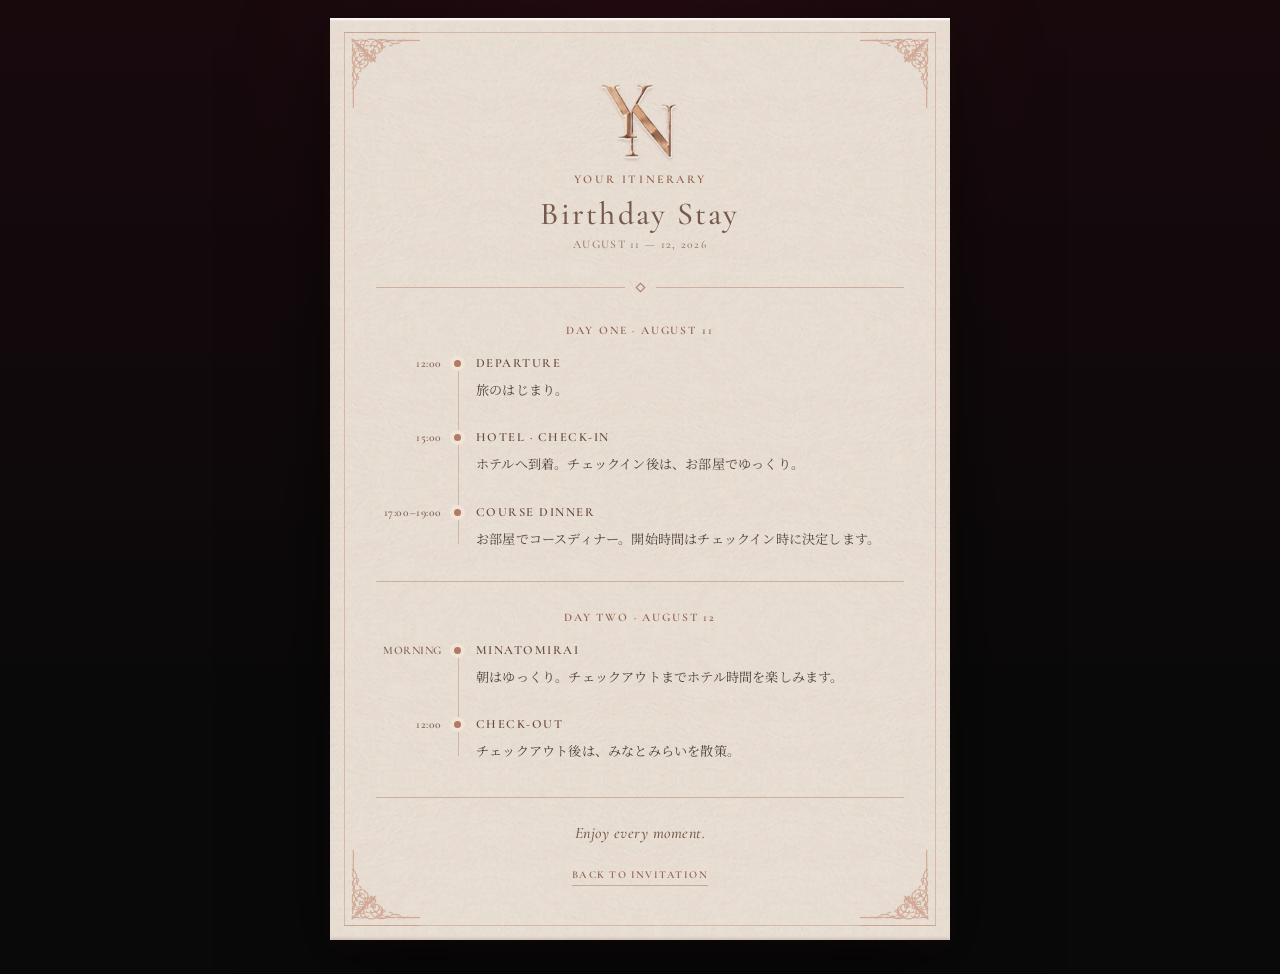
==== itinerary.html @ 8025af73 "v81 Phase 2 foundation" ====
<!DOCTYPE html>
<html lang="ja">
<head>
<meta charset="UTF-8">
<meta name="viewport" content="width=device-width, initial-scale=1.0, viewport-fit=cover">
<meta name="theme-color" content="#13070a">
<title>Your Itinerary — NENE</title>
<link rel="preconnect" href="https://fonts.googleapis.com">
<link rel="preconnect" href="https://fonts.gstatic.com" crossorigin>
<link href="https://fonts.googleapis.com/css2?family=Cormorant+Garamond:wght@400;500;600&family=Noto+Serif+JP:wght@400;500;600&display=swap" rel="stylesheet">
<link rel="stylesheet" href="itinerary.css">
</head>
<body>
<main class="itinerary-page" id="itineraryPage" aria-live="polite">
  <section class="locked-card" id="lockedCard" hidden>
    <img class="locked-monogram" src="assets/monogram-yn.png" alt="YN">
    <p class="eyebrow">YOUR ITINERARY</p>
    <h1>Coming Soon</h1>
    <p>当日のご案内は<br>8月11日 0:00にお届けします。</p>
    <a href="index.html" class="back-link">BACK TO INVITATION</a>
  </section>

  <article class="schedule-card" id="scheduleCard" hidden>
    <img class="corner tl" src="assets/corner-ornament.png" alt="" aria-hidden="true">
    <img class="corner tr" src="assets/corner-ornament.png" alt="" aria-hidden="true">
    <img class="corner bl" src="assets/corner-ornament.png" alt="" aria-hidden="true">
    <img class="corner br" src="assets/corner-ornament.png" alt="" aria-hidden="true">

    <header class="schedule-header">
      <img class="monogram" src="assets/monogram-yn.png" alt="YN">
      <p class="eyebrow">YOUR ITINERARY</p>
      <h1>Birthday Stay</h1>
      <p class="dates">AUGUST 11 — 12, 2026</p>
    </header>

    <div class="rule" aria-hidden="true"><span></span></div>

    <section class="day-block">
      <p class="day-label">DAY ONE · AUGUST 11</p>
      <div class="timeline">
        <div class="event"><time>12:00</time><div><h2>DEPARTURE</h2><p>旅のはじまり。</p></div></div>
        <div class="event"><time>15:00</time><div><h2>HOTEL · CHECK-IN</h2><p>ホテルへ到着。チェックイン後は、お部屋でゆっくり。</p></div></div>
        <div class="event"><time>17:00–19:00</time><div><h2>COURSE DINNER</h2><p>お部屋でコースディナー。開始時間はチェックイン時に決定します。</p></div></div>
      </div>
    </section>

    <section class="day-block second-day">
      <p class="day-label">DAY TWO · AUGUST 12</p>
      <div class="timeline">
        <div class="event"><time>MORNING</time><div><h2>MINATOMIRAI</h2><p>朝はゆっくり。チェックアウトまでホテル時間を楽しみます。</p></div></div>
        <div class="event"><time>12:00</time><div><h2>CHECK-OUT</h2><p>チェックアウト後は、みなとみらいを散策。</p></div></div>
      </div>
    </section>

    <footer class="schedule-footer">
      <p>Enjoy every moment.</p>
      <a href="index.html" class="back-link">BACK TO INVITATION</a>
    </footer>
  </article>
</main>
<script src="itinerary.js"></script>
</body>
</html>
---- itinerary.css ----
:root{--ink:#302722;--rose:#8f5f4c;--line:rgba(166,113,87,.42)}
*{box-sizing:border-box}
html{min-height:100%;background:#09090a}
body{
  margin:0;
  min-height:100vh;
  min-height:100dvh;
  color:#fff;
  font-family:"Noto Serif JP",serif;
  background:radial-gradient(circle at 50% 8%,rgba(100,23,37,.20),transparent 36%),linear-gradient(180deg,#18090d,#09090a 76%);
}
.itinerary-page{min-height:100vh;min-height:100dvh;padding:18px 0 calc(34px + env(safe-area-inset-bottom))}
.schedule-card,.locked-card{
  position:relative;
  overflow:hidden;
  width:min(94vw,620px);
  margin:0 auto;
  padding:62px 46px 54px;
  color:var(--ink);
  background:url("assets/invitation-paper-v60.webp") center/300px 300px repeat,#f1e8dc;
  box-shadow:0 28px 78px rgba(0,0,0,.55),0 8px 20px rgba(54,31,18,.26),inset 0 2px 2px rgba(255,255,255,.88),inset 0 -2px 3px rgba(91,57,35,.16);
}
.schedule-card::before,.locked-card::before{content:"";position:absolute;inset:14px;border:1px solid rgba(166,113,87,.33);pointer-events:none}
.schedule-card{animation:cardIn .75s cubic-bezier(.22,.72,.26,1) both}
@keyframes cardIn{from{opacity:0;transform:translateY(12px)}to{opacity:1;transform:none}}
.corner{position:absolute;width:76px;opacity:.58;pointer-events:none}
.corner.tl{top:14px;left:14px}.corner.tr{top:14px;right:14px;transform:scaleX(-1)}
.corner.bl{bottom:14px;left:14px;transform:scaleY(-1)}.corner.br{bottom:14px;right:14px;transform:scale(-1)}
.schedule-header{text-align:center}
.monogram,.locked-monogram{display:block;width:84px;height:84px;object-fit:contain;margin:0 auto 8px;filter:drop-shadow(0 1px 0 rgba(255,255,255,.72)) drop-shadow(0 2px 1px rgba(86,43,30,.2))}
.eyebrow{margin:0;color:var(--rose);font:600 .74rem "Cormorant Garamond",serif;letter-spacing:.22em}
.schedule-header h1,.locked-card h1{margin:8px 0 4px;color:#76594c;font:500 2rem "Cormorant Garamond",serif;letter-spacing:.07em}
.dates{margin:0;color:#92776a;font:500 .73rem "Cormorant Garamond",serif;letter-spacing:.11em}
.rule{display:flex;align-items:center;justify-content:center;height:24px;margin:24px 0 16px}
.rule::before,.rule::after{content:"";height:1px;flex:1;background:var(--line)}
.rule span{width:7px;height:7px;margin:0 12px;border:1px solid #ab775f;transform:rotate(45deg)}
.day-block{padding-top:8px}.second-day{margin-top:30px;padding-top:28px;border-top:1px solid var(--line)}
.day-label{margin:0 0 18px;text-align:center;color:var(--rose);font:600 .72rem "Cormorant Garamond",serif;letter-spacing:.16em}
.timeline{position:relative}.timeline::before{content:"";position:absolute;top:6px;bottom:7px;left:82px;width:1px;background:rgba(166,113,87,.34)}
.event{display:grid;grid-template-columns:66px 1fr;gap:34px;position:relative;padding:0 0 27px}.event:last-child{padding-bottom:0}
.event::before{content:"";position:absolute;left:78px;top:5px;width:7px;height:7px;border-radius:50%;background:#b37a63;box-shadow:0 0 0 4px #efe4d7}
.event time{padding-top:1px;text-align:right;color:#846457;font:600 .72rem "Cormorant Garamond",serif;letter-spacing:.05em;white-space:nowrap}
.event h2{margin:0 0 7px;color:#694b40;font:600 .78rem "Cormorant Garamond",serif;letter-spacing:.12em}
.event p{margin:0;color:#51453f;font-size:.82rem;line-height:1.85;letter-spacing:.015em}
.schedule-footer{text-align:center;margin-top:34px;padding-top:25px;border-top:1px solid var(--line)}
.schedule-footer>p{margin:0 0 17px;color:#76594c;font:500 1rem "Cormorant Garamond",serif;font-style:italic;letter-spacing:.03em}
.back-link{display:inline-block;color:#8f5f4c;text-decoration:none;border-bottom:1px solid rgba(143,95,76,.4);padding:4px 0;font:600 .66rem "Cormorant Garamond",serif;letter-spacing:.14em}
.locked-card{text-align:center;margin-top:max(8vh,40px);padding-top:74px;padding-bottom:70px}
.locked-card>p:not(.eyebrow){margin:24px 0 28px;color:#5f5048;font-size:.85rem;line-height:2}
@media(max-width:500px){
  .itinerary-page{padding-top:14px}
  .schedule-card,.locked-card{padding:56px 24px 46px}
  .schedule-card::before,.locked-card::before{inset:12px}
  .corner{width:64px}.corner.tl{top:12px;left:12px}.corner.tr{top:12px;right:12px}.corner.bl{bottom:12px;left:12px}.corner.br{bottom:12px;right:12px}
  .monogram,.locked-monogram{width:78px;height:78px}
  .schedule-header h1,.locked-card h1{font-size:1.76rem}
  .timeline::before{left:67px}
  .event{grid-template-columns:52px 1fr;gap:30px;padding-bottom:25px}
  .event::before{left:63px}
  .event time{font-size:.66rem}
  .event h2{font-size:.72rem}.event p{font-size:.78rem;line-height:1.8}
}
@media(prefers-reduced-motion:reduce){.schedule-card{animation:none}}
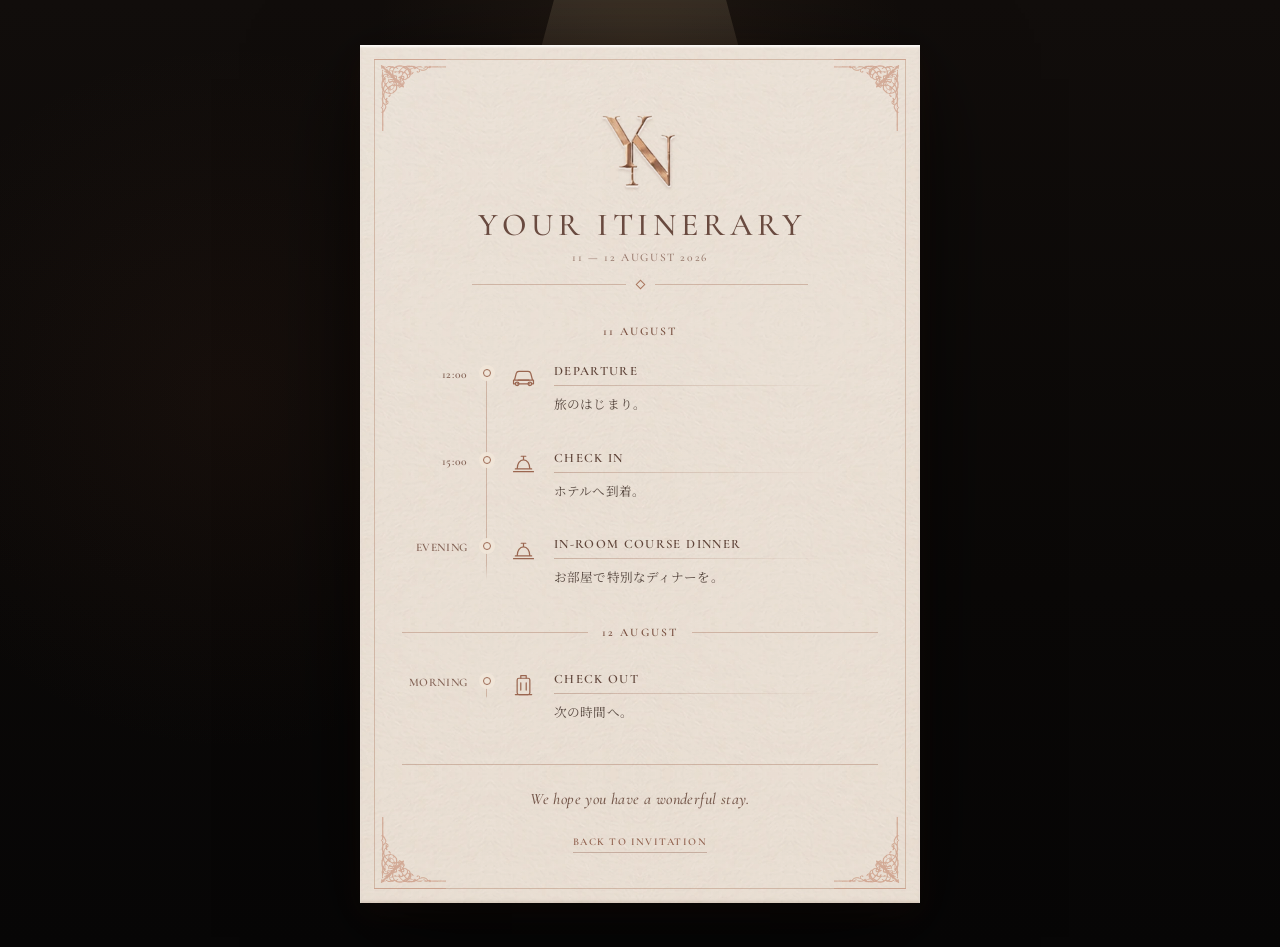
==== commit fb557e44: "v83 解放時間を変更" ====
--- a/itinerary.html
+++ b/itinerary.html
@@ -3,7 +3,7 @@
 <head>
 <meta charset="UTF-8">
 <meta name="viewport" content="width=device-width, initial-scale=1.0, viewport-fit=cover">
-<meta name="theme-color" content="#13070a">
+<meta name="theme-color" content="#0d0908">
 <title>Your Itinerary — NENE</title>
 <link rel="preconnect" href="https://fonts.googleapis.com">
 <link rel="preconnect" href="https://fonts.gstatic.com" crossorigin>
@@ -12,11 +12,13 @@
 </head>
 <body>
 <main class="itinerary-page" id="itineraryPage" aria-live="polite">
+  <div class="ambient-light" aria-hidden="true"></div>
+
   <section class="locked-card" id="lockedCard" hidden>
     <img class="locked-monogram" src="assets/monogram-yn.png" alt="YN">
     <p class="eyebrow">YOUR ITINERARY</p>
-    <h1>Coming Soon</h1>
-    <p>当日のご案内は<br>8月11日 0:00にお届けします。</p>
+    <h1>Reserved</h1>
+    <p>当日のご案内は<br>8月11日 7:00にお届けします。</p>
     <a href="index.html" class="back-link">BACK TO INVITATION</a>
   </section>
 
@@ -26,34 +28,82 @@
     <img class="corner bl" src="assets/corner-ornament.png" alt="" aria-hidden="true">
     <img class="corner br" src="assets/corner-ornament.png" alt="" aria-hidden="true">
 
-    <header class="schedule-header">
+    <header class="schedule-header reveal-step" style="--step:0">
       <img class="monogram" src="assets/monogram-yn.png" alt="YN">
-      <p class="eyebrow">YOUR ITINERARY</p>
-      <h1>Birthday Stay</h1>
-      <p class="dates">AUGUST 11 — 12, 2026</p>
+      <h1>YOUR ITINERARY</h1>
+      <p class="dates">11 — 12 AUGUST 2026</p>
+      <div class="header-ornament" aria-hidden="true"><span></span></div>
     </header>
 
-    <div class="rule" aria-hidden="true"><span></span></div>
+    <section class="day-block reveal-step" style="--step:1">
+      <p class="day-label">11 AUGUST</p>
+      <div class="timeline">
+        <div class="event">
+          <time datetime="2026-08-11T12:00">12:00</time>
+          <span class="timeline-dot" aria-hidden="true"></span>
+          <div class="event-body">
+            <span class="event-icon" aria-hidden="true">
+              <svg viewBox="0 0 32 32"><path d="M6 19h20l-2-7.5a3 3 0 0 0-2.9-2.2H10.9A3 3 0 0 0 8 11.5L6 19Z"/><path d="M5 19v4h2m20-4v4h-2M9 23h14M10 19h12"/><circle cx="9" cy="23" r="2"/><circle cx="23" cy="23" r="2"/></svg>
+            </span>
+            <div class="event-copy">
+              <h2>DEPARTURE</h2>
+              <p>旅のはじまり。</p>
+            </div>
+          </div>
+        </div>
 
-    <section class="day-block">
-      <p class="day-label">DAY ONE · AUGUST 11</p>
-      <div class="timeline">
-        <div class="event"><time>12:00</time><div><h2>DEPARTURE</h2><p>旅のはじまり。</p></div></div>
-        <div class="event"><time>15:00</time><div><h2>HOTEL · CHECK-IN</h2><p>ホテルへ到着。チェックイン後は、お部屋でゆっくり。</p></div></div>
-        <div class="event"><time>17:00–19:00</time><div><h2>COURSE DINNER</h2><p>お部屋でコースディナー。開始時間はチェックイン時に決定します。</p></div></div>
+        <div class="event">
+          <time datetime="2026-08-11T15:00">15:00</time>
+          <span class="timeline-dot" aria-hidden="true"></span>
+          <div class="event-body">
+            <span class="event-icon" aria-hidden="true">
+              <svg viewBox="0 0 32 32"><path d="M7 22h18M9 22c0-6 3-10 7-10s7 4 7 10M16 8v4M13.5 8h5"/><path d="M5 25h22"/></svg>
+            </span>
+            <div class="event-copy">
+              <h2>CHECK IN</h2>
+              <p>ホテルへ到着。</p>
+            </div>
+          </div>
+        </div>
+
+        <div class="event">
+          <time>EVENING</time>
+          <span class="timeline-dot" aria-hidden="true"></span>
+          <div class="event-body">
+            <span class="event-icon" aria-hidden="true">
+              <svg viewBox="0 0 32 32"><path d="M7 22h18M9 22c0-6 3-10 7-10s7 4 7 10M16 8v4M13.5 8h5"/><path d="M5 25h22"/></svg>
+            </span>
+            <div class="event-copy">
+              <h2>IN-ROOM COURSE DINNER</h2>
+              <p>お部屋で特別なディナーを。</p>
+            </div>
+          </div>
+        </div>
       </div>
     </section>
 
-    <section class="day-block second-day">
-      <p class="day-label">DAY TWO · AUGUST 12</p>
-      <div class="timeline">
-        <div class="event"><time>MORNING</time><div><h2>MINATOMIRAI</h2><p>朝はゆっくり。チェックアウトまでホテル時間を楽しみます。</p></div></div>
-        <div class="event"><time>12:00</time><div><h2>CHECK-OUT</h2><p>チェックアウト後は、みなとみらいを散策。</p></div></div>
+    <div class="day-divider reveal-step" style="--step:2" aria-hidden="true"><span>12 AUGUST</span></div>
+
+    <section class="day-block second-day reveal-step" style="--step:3">
+      <div class="timeline short">
+        <div class="event">
+          <time>MORNING</time>
+          <span class="timeline-dot" aria-hidden="true"></span>
+          <div class="event-body">
+            <span class="event-icon" aria-hidden="true">
+              <svg viewBox="0 0 32 32"><rect x="9" y="8" width="14" height="18" rx="2"/><path d="M13 8V5h6v3M13 13v8M19 13v8M7 26h18"/></svg>
+            </span>
+            <div class="event-copy">
+              <h2>CHECK OUT</h2>
+              <p>次の時間へ。</p>
+            </div>
+          </div>
+        </div>
       </div>
     </section>
 
-    <footer class="schedule-footer">
-      <p>Enjoy every moment.</p>
+    <footer class="schedule-footer reveal-step" style="--step:4">
+      <p>We hope you have a wonderful stay.</p>
       <a href="index.html" class="back-link">BACK TO INVITATION</a>
     </footer>
   </article>
--- a/itinerary.css
+++ b/itinerary.css
@@ -1,63 +1,288 @@
-:root{--ink:#302722;--rose:#8f5f4c;--line:rgba(166,113,87,.42)}
+:root{
+  --ink:#342921;
+  --ink-soft:#655248;
+  --rose:#9d6c58;
+  --rose-deep:#795040;
+  --line:rgba(160,105,80,.36);
+  --paper:#f2e8da;
+}
 *{box-sizing:border-box}
-html{min-height:100%;background:#09090a}
+html{min-height:100%;background:#0b0807}
 body{
   margin:0;
   min-height:100vh;
   min-height:100dvh;
   color:#fff;
   font-family:"Noto Serif JP",serif;
-  background:radial-gradient(circle at 50% 8%,rgba(100,23,37,.20),transparent 36%),linear-gradient(180deg,#18090d,#09090a 76%);
-}
-.itinerary-page{min-height:100vh;min-height:100dvh;padding:18px 0 calc(34px + env(safe-area-inset-bottom))}
+  overflow-x:hidden;
+  background:
+    radial-gradient(circle at 50% 5%,rgba(177,123,79,.10),transparent 24%),
+    radial-gradient(circle at 18% 42%,rgba(142,76,47,.08),transparent 30%),
+    linear-gradient(180deg,#110d0b 0%,#0a0807 62%,#070606 100%);
+}
+body::before{
+  content:"";
+  position:fixed;
+  inset:0;
+  z-index:-2;
+  background:
+    radial-gradient(ellipse at 50% 15%,rgba(244,208,155,.09),transparent 25%),
+    radial-gradient(ellipse at 50% 70%,rgba(164,97,51,.05),transparent 38%);
+  filter:blur(10px);
+}
+.itinerary-page{
+  position:relative;
+  min-height:100vh;
+  min-height:100dvh;
+  display:flex;
+  justify-content:center;
+  align-items:flex-start;
+  padding:clamp(24px,5vh,52px) 0 calc(44px + env(safe-area-inset-bottom));
+}
+.ambient-light{
+  position:fixed;
+  top:-10vh;
+  left:50%;
+  width:min(78vw,620px);
+  height:72vh;
+  transform:translateX(-50%);
+  pointer-events:none;
+  opacity:0;
+  background:linear-gradient(180deg,rgba(255,225,177,.16),rgba(255,225,177,.045) 48%,transparent 82%);
+  clip-path:polygon(40% 0,60% 0,88% 100%,12% 100%);
+  filter:blur(14px);
+}
+body.is-unlocked .ambient-light{animation:lightOn 1.8s .45s ease-out forwards}
 .schedule-card,.locked-card{
   position:relative;
   overflow:hidden;
-  width:min(94vw,620px);
+  width:min(92vw,560px);
   margin:0 auto;
-  padding:62px 46px 54px;
   color:var(--ink);
-  background:url("assets/invitation-paper-v60.webp") center/300px 300px repeat,#f1e8dc;
-  box-shadow:0 28px 78px rgba(0,0,0,.55),0 8px 20px rgba(54,31,18,.26),inset 0 2px 2px rgba(255,255,255,.88),inset 0 -2px 3px rgba(91,57,35,.16);
-}
-.schedule-card::before,.locked-card::before{content:"";position:absolute;inset:14px;border:1px solid rgba(166,113,87,.33);pointer-events:none}
-.schedule-card{animation:cardIn .75s cubic-bezier(.22,.72,.26,1) both}
-@keyframes cardIn{from{opacity:0;transform:translateY(12px)}to{opacity:1;transform:none}}
-.corner{position:absolute;width:76px;opacity:.58;pointer-events:none}
+  background:
+    linear-gradient(rgba(249,242,232,.15),rgba(239,225,208,.12)),
+    url("assets/invitation-paper-v60.webp") center/300px 300px repeat,
+    var(--paper);
+  box-shadow:
+    0 34px 100px rgba(0,0,0,.62),
+    0 10px 28px rgba(48,25,14,.32),
+    inset 0 2px 2px rgba(255,255,255,.82),
+    inset 0 -2px 3px rgba(91,57,35,.13);
+}
+.schedule-card{
+  padding:66px 42px 50px;
+  opacity:0;
+  transform:translateY(60px) scale(.975);
+}
+body.is-unlocked .schedule-card{animation:cardPresented 1.05s cubic-bezier(.18,.82,.25,1) .08s forwards}
+.schedule-card::before,.locked-card::before{
+  content:"";
+  position:absolute;
+  inset:14px;
+  border:1px solid rgba(166,113,87,.36);
+  pointer-events:none;
+}
+.schedule-card::after{
+  content:"";
+  position:absolute;
+  inset:0;
+  pointer-events:none;
+  opacity:.24;
+  background:linear-gradient(105deg,rgba(255,255,255,.22),transparent 22%,transparent 75%,rgba(99,59,39,.08));
+  mix-blend-mode:soft-light;
+}
+@keyframes cardPresented{
+  0%{opacity:0;transform:translateY(66px) scale(.972)}
+  65%{opacity:1;transform:translateY(-3px) scale(1.002)}
+  100%{opacity:1;transform:none}
+}
+@keyframes lightOn{from{opacity:0}to{opacity:1}}
+.corner{position:absolute;width:72px;opacity:.58;pointer-events:none}
 .corner.tl{top:14px;left:14px}.corner.tr{top:14px;right:14px;transform:scaleX(-1)}
 .corner.bl{bottom:14px;left:14px;transform:scaleY(-1)}.corner.br{bottom:14px;right:14px;transform:scale(-1)}
-.schedule-header{text-align:center}
-.monogram,.locked-monogram{display:block;width:84px;height:84px;object-fit:contain;margin:0 auto 8px;filter:drop-shadow(0 1px 0 rgba(255,255,255,.72)) drop-shadow(0 2px 1px rgba(86,43,30,.2))}
-.eyebrow{margin:0;color:var(--rose);font:600 .74rem "Cormorant Garamond",serif;letter-spacing:.22em}
-.schedule-header h1,.locked-card h1{margin:8px 0 4px;color:#76594c;font:500 2rem "Cormorant Garamond",serif;letter-spacing:.07em}
-.dates{margin:0;color:#92776a;font:500 .73rem "Cormorant Garamond",serif;letter-spacing:.11em}
-.rule{display:flex;align-items:center;justify-content:center;height:24px;margin:24px 0 16px}
-.rule::before,.rule::after{content:"";height:1px;flex:1;background:var(--line)}
-.rule span{width:7px;height:7px;margin:0 12px;border:1px solid #ab775f;transform:rotate(45deg)}
-.day-block{padding-top:8px}.second-day{margin-top:30px;padding-top:28px;border-top:1px solid var(--line)}
-.day-label{margin:0 0 18px;text-align:center;color:var(--rose);font:600 .72rem "Cormorant Garamond",serif;letter-spacing:.16em}
-.timeline{position:relative}.timeline::before{content:"";position:absolute;top:6px;bottom:7px;left:82px;width:1px;background:rgba(166,113,87,.34)}
-.event{display:grid;grid-template-columns:66px 1fr;gap:34px;position:relative;padding:0 0 27px}.event:last-child{padding-bottom:0}
-.event::before{content:"";position:absolute;left:78px;top:5px;width:7px;height:7px;border-radius:50%;background:#b37a63;box-shadow:0 0 0 4px #efe4d7}
-.event time{padding-top:1px;text-align:right;color:#846457;font:600 .72rem "Cormorant Garamond",serif;letter-spacing:.05em;white-space:nowrap}
-.event h2{margin:0 0 7px;color:#694b40;font:600 .78rem "Cormorant Garamond",serif;letter-spacing:.12em}
-.event p{margin:0;color:#51453f;font-size:.82rem;line-height:1.85;letter-spacing:.015em}
-.schedule-footer{text-align:center;margin-top:34px;padding-top:25px;border-top:1px solid var(--line)}
-.schedule-footer>p{margin:0 0 17px;color:#76594c;font:500 1rem "Cormorant Garamond",serif;font-style:italic;letter-spacing:.03em}
-.back-link{display:inline-block;color:#8f5f4c;text-decoration:none;border-bottom:1px solid rgba(143,95,76,.4);padding:4px 0;font:600 .66rem "Cormorant Garamond",serif;letter-spacing:.14em}
-.locked-card{text-align:center;margin-top:max(8vh,40px);padding-top:74px;padding-bottom:70px}
+.schedule-header{text-align:center;padding:0 4px 8px}
+.monogram,.locked-monogram{
+  display:block;
+  width:82px;
+  height:82px;
+  object-fit:contain;
+  margin:0 auto 12px;
+  filter:drop-shadow(0 1px 0 rgba(255,255,255,.7)) drop-shadow(0 2px 1px rgba(86,43,30,.16));
+}
+.schedule-header h1{
+  margin:0;
+  color:#694a3f;
+  font:500 clamp(1.55rem,5.2vw,2rem) "Cormorant Garamond",serif;
+  letter-spacing:.15em;
+  text-indent:.15em;
+}
+.dates{
+  margin:6px 0 0;
+  color:#947568;
+  font:500 .72rem "Cormorant Garamond",serif;
+  letter-spacing:.14em;
+}
+.header-ornament{display:flex;align-items:center;justify-content:center;margin:17px auto 8px;width:72%}
+.header-ornament::before,.header-ornament::after{content:"";height:1px;flex:1;background:var(--line)}
+.header-ornament span{width:7px;height:7px;margin:0 11px;border:1px solid #ab775f;transform:rotate(45deg)}
+.day-block{padding-top:20px}
+.day-label{
+  margin:0 0 22px;
+  text-align:center;
+  color:var(--rose-deep);
+  font:600 .73rem "Cormorant Garamond",serif;
+  letter-spacing:.18em;
+}
+.timeline{position:relative}
+.timeline::before{
+  content:"";
+  position:absolute;
+  top:7px;
+  bottom:9px;
+  left:84px;
+  width:1px;
+  background:linear-gradient(180deg,transparent,var(--line) 8%,var(--line) 92%,transparent);
+}
+.timeline.short::before{bottom:26px}
+.event{
+  display:grid;
+  grid-template-columns:66px 18px minmax(0,1fr);
+  gap:10px;
+  position:relative;
+  padding:0 0 31px;
+}
+.event:last-child{padding-bottom:0}
+.event time{
+  padding-top:7px;
+  text-align:right;
+  color:#846457;
+  font:600 .72rem "Cormorant Garamond",serif;
+  letter-spacing:.055em;
+  white-space:nowrap;
+}
+.timeline-dot{
+  width:8px;
+  height:8px;
+  margin:9px auto 0;
+  border:1px solid #9d6b55;
+  border-radius:50%;
+  background:#f0e5d8;
+  box-shadow:0 0 0 4px rgba(240,229,216,.92);
+  z-index:1;
+}
+.event-body{
+  min-width:0;
+  display:grid;
+  grid-template-columns:34px minmax(0,1fr);
+  gap:14px;
+  align-items:start;
+}
+.event-icon{
+  display:flex;
+  width:34px;
+  height:34px;
+  align-items:center;
+  justify-content:center;
+  color:#9a6650;
+}
+.event-icon svg{
+  width:29px;
+  height:29px;
+  fill:none;
+  stroke:currentColor;
+  stroke-width:1.35;
+  stroke-linecap:round;
+  stroke-linejoin:round;
+}
+.event-copy{min-width:0;padding-top:3px}
+.event h2{
+  margin:0 0 7px;
+  color:#5f4439;
+  font:600 .80rem "Cormorant Garamond",serif;
+  letter-spacing:.105em;
+  line-height:1.25;
+}
+.event h2::after{
+  content:"";
+  display:block;
+  width:100%;
+  height:1px;
+  margin-top:6px;
+  background:linear-gradient(90deg,rgba(157,108,88,.42),transparent 85%);
+}
+.event p{
+  margin:0;
+  color:#584941;
+  font-size:.79rem;
+  line-height:1.8;
+  letter-spacing:.01em;
+}
+.day-divider{
+  display:flex;
+  align-items:center;
+  gap:14px;
+  margin:36px 0 8px;
+  color:var(--rose-deep);
+  font:600 .72rem "Cormorant Garamond",serif;
+  letter-spacing:.18em;
+}
+.day-divider::before,.day-divider::after{content:"";height:1px;flex:1;background:var(--line)}
+.day-divider span{white-space:nowrap}
+.second-day{padding-top:21px}
+.schedule-footer{
+  text-align:center;
+  margin-top:40px;
+  padding-top:24px;
+  border-top:1px solid var(--line);
+}
+.schedule-footer>p{
+  margin:0 0 18px;
+  color:#76594c;
+  font:500 1rem "Cormorant Garamond",serif;
+  font-style:italic;
+  letter-spacing:.025em;
+}
+.back-link{
+  display:inline-block;
+  color:#8f5f4c;
+  text-decoration:none;
+  border-bottom:1px solid rgba(143,95,76,.38);
+  padding:4px 0;
+  font:600 .65rem "Cormorant Garamond",serif;
+  letter-spacing:.14em;
+}
+.reveal-step{opacity:0;transform:translateY(8px)}
+body.is-unlocked .schedule-card.is-ready .reveal-step{
+  animation:detailReveal .62s ease-out forwards;
+  animation-delay:calc(.82s + (var(--step) * .18s));
+}
+@keyframes detailReveal{to{opacity:1;transform:none}}
+.locked-card{
+  text-align:center;
+  margin-top:max(8vh,40px);
+  padding:74px 34px 68px;
+}
+.locked-card h1{margin:8px 0 4px;color:#76594c;font:500 2rem "Cormorant Garamond",serif;letter-spacing:.07em}
+.locked-card .eyebrow{margin:0;color:var(--rose);font:600 .74rem "Cormorant Garamond",serif;letter-spacing:.22em}
 .locked-card>p:not(.eyebrow){margin:24px 0 28px;color:#5f5048;font-size:.85rem;line-height:2}
 @media(max-width:500px){
-  .itinerary-page{padding-top:14px}
-  .schedule-card,.locked-card{padding:56px 24px 46px}
+  .itinerary-page{padding-top:18px}
+  .schedule-card,.locked-card{width:min(94vw,440px)}
+  .schedule-card{padding:58px 22px 44px}
   .schedule-card::before,.locked-card::before{inset:12px}
-  .corner{width:64px}.corner.tl{top:12px;left:12px}.corner.tr{top:12px;right:12px}.corner.bl{bottom:12px;left:12px}.corner.br{bottom:12px;right:12px}
-  .monogram,.locked-monogram{width:78px;height:78px}
-  .schedule-header h1,.locked-card h1{font-size:1.76rem}
-  .timeline::before{left:67px}
-  .event{grid-template-columns:52px 1fr;gap:30px;padding-bottom:25px}
-  .event::before{left:63px}
-  .event time{font-size:.66rem}
-  .event h2{font-size:.72rem}.event p{font-size:.78rem;line-height:1.8}
-}
-@media(prefers-reduced-motion:reduce){.schedule-card{animation:none}}
+  .corner{width:62px}.corner.tl{top:12px;left:12px}.corner.tr{top:12px;right:12px}.corner.bl{bottom:12px;left:12px}.corner.br{bottom:12px;right:12px}
+  .monogram,.locked-monogram{width:76px;height:76px}
+  .timeline::before{left:68px}
+  .event{grid-template-columns:51px 14px minmax(0,1fr);gap:9px;padding-bottom:28px}
+  .event time{font-size:.64rem;padding-top:7px}
+  .timeline-dot{width:7px;height:7px;margin-top:9px}
+  .event-body{grid-template-columns:29px minmax(0,1fr);gap:10px}
+  .event-icon{width:29px;height:29px}
+  .event-icon svg{width:25px;height:25px}
+  .event h2{font-size:.72rem;letter-spacing:.09em}
+  .event p{font-size:.74rem;line-height:1.75}
+  .day-divider{margin-top:32px}
+}
+@media(prefers-reduced-motion:reduce){
+  .ambient-light,.schedule-card,.reveal-step{animation:none!important;opacity:1!important;transform:none!important}
+}
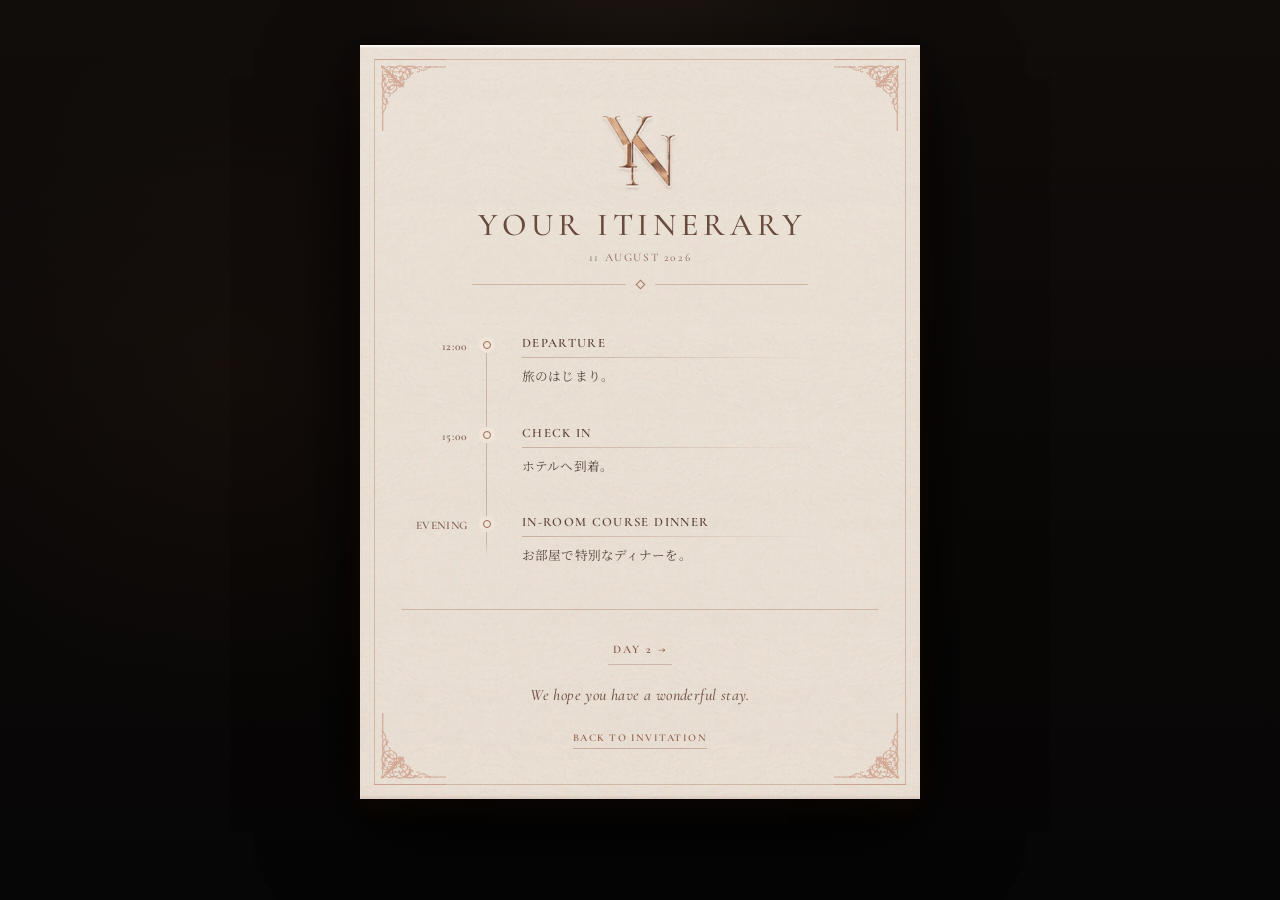
==== commit 7a8b5531: "v89 細かい修正" ====
--- a/itinerary.html
+++ b/itinerary.html
@@ -12,8 +12,6 @@
 </head>
 <body>
 <main class="itinerary-page" id="itineraryPage" aria-live="polite">
-  <div class="ambient-light" aria-hidden="true"></div>
-
   <section class="locked-card" id="lockedCard" hidden>
     <img class="locked-monogram" src="assets/monogram-yn.png" alt="YN">
     <p class="eyebrow">YOUR ITINERARY</p>
@@ -22,91 +20,105 @@
     <a href="index.html" class="back-link">BACK TO INVITATION</a>
   </section>
 
-  <article class="schedule-card" id="scheduleCard" hidden>
-    <img class="corner tl" src="assets/corner-ornament.png" alt="" aria-hidden="true">
-    <img class="corner tr" src="assets/corner-ornament.png" alt="" aria-hidden="true">
-    <img class="corner bl" src="assets/corner-ornament.png" alt="" aria-hidden="true">
-    <img class="corner br" src="assets/corner-ornament.png" alt="" aria-hidden="true">
+  <section class="booklet" id="booklet" hidden aria-label="Your Itinerary">
+    <div class="booklet-pages" id="bookletPages">
+      <article class="schedule-card day-page day-two" id="dayTwo" aria-hidden="true">
+        <img class="corner tl" src="assets/corner-ornament.png" alt="" aria-hidden="true">
+        <img class="corner tr" src="assets/corner-ornament.png" alt="" aria-hidden="true">
+        <img class="corner bl" src="assets/corner-ornament.png" alt="" aria-hidden="true">
+        <img class="corner br" src="assets/corner-ornament.png" alt="" aria-hidden="true">
 
-    <header class="schedule-header reveal-step" style="--step:0">
-      <img class="monogram" src="assets/monogram-yn.png" alt="YN">
-      <h1>YOUR ITINERARY</h1>
-      <p class="dates">11 — 12 AUGUST 2026</p>
-      <div class="header-ornament" aria-hidden="true"><span></span></div>
-    </header>
+        <header class="schedule-header">
+          <img class="monogram" src="assets/monogram-yn.png" alt="YN">
+          <h1>YOUR ITINERARY</h1>
+          <p class="dates">12 AUGUST 2026</p>
+          <div class="header-ornament" aria-hidden="true"><span></span></div>
+        </header>
 
-    <section class="day-block reveal-step" style="--step:1">
-      <p class="day-label">11 AUGUST</p>
-      <div class="timeline">
-        <div class="event">
-          <time datetime="2026-08-11T12:00">12:00</time>
-          <span class="timeline-dot" aria-hidden="true"></span>
-          <div class="event-body">
-            <span class="event-icon" aria-hidden="true">
-              <svg viewBox="0 0 32 32"><path d="M6 19h20l-2-7.5a3 3 0 0 0-2.9-2.2H10.9A3 3 0 0 0 8 11.5L6 19Z"/><path d="M5 19v4h2m20-4v4h-2M9 23h14M10 19h12"/><circle cx="9" cy="23" r="2"/><circle cx="23" cy="23" r="2"/></svg>
-            </span>
-            <div class="event-copy">
-              <h2>DEPARTURE</h2>
-              <p>旅のはじまり。</p>
+        <section class="day-block">
+          <div class="timeline">
+            <div class="event">
+              <time>MORNING</time>
+              <span class="timeline-dot" aria-hidden="true"></span>
+              <div class="event-copy">
+                <h2>CHECK OUT</h2>
+                <p>次の時間へ。</p>
+              </div>
+            </div>
+            <div class="event">
+              <time>DAYTIME</time>
+              <span class="timeline-dot" aria-hidden="true"></span>
+              <div class="event-copy">
+                <h2>DAY 2 PLAN</h2>
+                <p>ここには2日目の予定を追加していきます。</p>
+              </div>
             </div>
           </div>
-        </div>
+        </section>
 
-        <div class="event">
-          <time datetime="2026-08-11T15:00">15:00</time>
-          <span class="timeline-dot" aria-hidden="true"></span>
-          <div class="event-body">
-            <span class="event-icon" aria-hidden="true">
-              <svg viewBox="0 0 32 32"><path d="M7 22h18M9 22c0-6 3-10 7-10s7 4 7 10M16 8v4M13.5 8h5"/><path d="M5 25h22"/></svg>
-            </span>
-            <div class="event-copy">
-              <h2>CHECK IN</h2>
-              <p>ホテルへ到着。</p>
+        <footer class="schedule-footer page-navigation">
+          <button class="page-turn-button previous-day" type="button" data-page="1" aria-label="Day 1へ戻る">
+            <span aria-hidden="true">←</span> DAY 1
+          </button>
+          <p>We hope you have a wonderful stay.</p>
+          <a href="index.html" class="back-link">BACK TO INVITATION</a>
+        </footer>
+      </article>
+
+      <article class="schedule-card day-page day-one" id="dayOne" aria-hidden="false">
+        <img class="corner tl" src="assets/corner-ornament.png" alt="" aria-hidden="true">
+        <img class="corner tr" src="assets/corner-ornament.png" alt="" aria-hidden="true">
+        <img class="corner bl" src="assets/corner-ornament.png" alt="" aria-hidden="true">
+        <img class="corner br" src="assets/corner-ornament.png" alt="" aria-hidden="true">
+
+        <header class="schedule-header">
+          <img class="monogram" src="assets/monogram-yn.png" alt="YN">
+          <h1>YOUR ITINERARY</h1>
+          <p class="dates">11 AUGUST 2026</p>
+          <div class="header-ornament" aria-hidden="true"><span></span></div>
+        </header>
+
+        <section class="day-block">
+          <div class="timeline">
+            <div class="event">
+              <time datetime="2026-08-11T12:00">12:00</time>
+              <span class="timeline-dot" aria-hidden="true"></span>
+              <div class="event-copy">
+                <h2>DEPARTURE</h2>
+                <p>旅のはじまり。</p>
+              </div>
+            </div>
+
+            <div class="event">
+              <time datetime="2026-08-11T15:00">15:00</time>
+              <span class="timeline-dot" aria-hidden="true"></span>
+              <div class="event-copy">
+                <h2>CHECK IN</h2>
+                <p>ホテルへ到着。</p>
+              </div>
+            </div>
+
+            <div class="event">
+              <time>EVENING</time>
+              <span class="timeline-dot" aria-hidden="true"></span>
+              <div class="event-copy">
+                <h2>IN-ROOM COURSE DINNER</h2>
+                <p>お部屋で特別なディナーを。</p>
+              </div>
             </div>
           </div>
-        </div>
+        </section>
 
-        <div class="event">
-          <time>EVENING</time>
-          <span class="timeline-dot" aria-hidden="true"></span>
-          <div class="event-body">
-            <span class="event-icon" aria-hidden="true">
-              <svg viewBox="0 0 32 32"><path d="M7 22h18M9 22c0-6 3-10 7-10s7 4 7 10M16 8v4M13.5 8h5"/><path d="M5 25h22"/></svg>
-            </span>
-            <div class="event-copy">
-              <h2>IN-ROOM COURSE DINNER</h2>
-              <p>お部屋で特別なディナーを。</p>
-            </div>
-          </div>
-        </div>
-      </div>
-    </section>
-
-    <div class="day-divider reveal-step" style="--step:2" aria-hidden="true"><span>12 AUGUST</span></div>
-
-    <section class="day-block second-day reveal-step" style="--step:3">
-      <div class="timeline short">
-        <div class="event">
-          <time>MORNING</time>
-          <span class="timeline-dot" aria-hidden="true"></span>
-          <div class="event-body">
-            <span class="event-icon" aria-hidden="true">
-              <svg viewBox="0 0 32 32"><rect x="9" y="8" width="14" height="18" rx="2"/><path d="M13 8V5h6v3M13 13v8M19 13v8M7 26h18"/></svg>
-            </span>
-            <div class="event-copy">
-              <h2>CHECK OUT</h2>
-              <p>次の時間へ。</p>
-            </div>
-          </div>
-        </div>
-      </div>
-    </section>
-
-    <footer class="schedule-footer reveal-step" style="--step:4">
-      <p>We hope you have a wonderful stay.</p>
-      <a href="index.html" class="back-link">BACK TO INVITATION</a>
-    </footer>
-  </article>
+        <footer class="schedule-footer page-navigation">
+          <button class="page-turn-button next-day" type="button" data-page="2" aria-label="Day 2を開く">
+            DAY 2 <span aria-hidden="true">→</span>
+          </button>
+          <p>We hope you have a wonderful stay.</p>
+          <a href="index.html" class="back-link">BACK TO INVITATION</a>
+        </footer>
+      </article>
+    </div>
+  </section>
 </main>
 <script src="itinerary.js"></script>
 </body>
--- a/itinerary.css
+++ b/itinerary.css
@@ -16,19 +16,9 @@
   font-family:"Noto Serif JP",serif;
   overflow-x:hidden;
   background:
-    radial-gradient(circle at 50% 5%,rgba(177,123,79,.10),transparent 24%),
-    radial-gradient(circle at 18% 42%,rgba(142,76,47,.08),transparent 30%),
+    radial-gradient(circle at 50% 8%,rgba(177,123,79,.09),transparent 26%),
+    radial-gradient(circle at 18% 42%,rgba(142,76,47,.07),transparent 30%),
     linear-gradient(180deg,#110d0b 0%,#0a0807 62%,#070606 100%);
-}
-body::before{
-  content:"";
-  position:fixed;
-  inset:0;
-  z-index:-2;
-  background:
-    radial-gradient(ellipse at 50% 15%,rgba(244,208,155,.09),transparent 25%),
-    radial-gradient(ellipse at 50% 70%,rgba(164,97,51,.05),transparent 38%);
-  filter:blur(10px);
 }
 .itinerary-page{
   position:relative;
@@ -39,24 +29,29 @@
   align-items:flex-start;
   padding:clamp(24px,5vh,52px) 0 calc(44px + env(safe-area-inset-bottom));
 }
-.ambient-light{
-  position:fixed;
-  top:-10vh;
-  left:50%;
-  width:min(78vw,620px);
-  height:72vh;
-  transform:translateX(-50%);
-  pointer-events:none;
+.booklet{
+  width:min(92vw,560px);
+  perspective:1600px;
   opacity:0;
-  background:linear-gradient(180deg,rgba(255,225,177,.16),rgba(255,225,177,.045) 48%,transparent 82%);
-  clip-path:polygon(40% 0,60% 0,88% 100%,12% 100%);
-  filter:blur(14px);
-}
-body.is-unlocked .ambient-light{animation:lightOn 1.8s .45s ease-out forwards}
+  transform:translateY(26px) scale(.988);
+}
+body.is-unlocked .booklet{
+  animation:bookletPresented .72s cubic-bezier(.2,.75,.25,1) .06s forwards;
+}
+.booklet-pages{
+  display:grid;
+  grid-template-areas:"page";
+  align-items:start;
+  position:relative;
+  width:100%;
+  isolation:isolate;
+  transform-style:preserve-3d;
+  -webkit-transform-style:preserve-3d;
+}
 .schedule-card,.locked-card{
   position:relative;
   overflow:hidden;
-  width:min(92vw,560px);
+  width:100%;
   margin:0 auto;
   color:var(--ink);
   background:
@@ -64,17 +59,19 @@
     url("assets/invitation-paper-v60.webp") center/300px 300px repeat,
     var(--paper);
   box-shadow:
-    0 34px 100px rgba(0,0,0,.62),
-    0 10px 28px rgba(48,25,14,.32),
+    0 32px 88px rgba(0,0,0,.58),
+    0 10px 26px rgba(48,25,14,.28),
     inset 0 2px 2px rgba(255,255,255,.82),
     inset 0 -2px 3px rgba(91,57,35,.13);
 }
 .schedule-card{
+  grid-area:page;
+  min-height:100%;
   padding:66px 42px 50px;
-  opacity:0;
-  transform:translateY(60px) scale(.975);
-}
-body.is-unlocked .schedule-card{animation:cardPresented 1.05s cubic-bezier(.18,.82,.25,1) .08s forwards}
+  backface-visibility:hidden;
+  -webkit-backface-visibility:hidden;
+  transform-style:preserve-3d;
+}
 .schedule-card::before,.locked-card::before{
   content:"";
   position:absolute;
@@ -87,16 +84,69 @@
   position:absolute;
   inset:0;
   pointer-events:none;
-  opacity:.24;
-  background:linear-gradient(105deg,rgba(255,255,255,.22),transparent 22%,transparent 75%,rgba(99,59,39,.08));
+  opacity:.22;
+  background:linear-gradient(105deg,rgba(255,255,255,.20),transparent 22%,transparent 75%,rgba(99,59,39,.07));
   mix-blend-mode:soft-light;
 }
-@keyframes cardPresented{
-  0%{opacity:0;transform:translateY(66px) scale(.972)}
-  65%{opacity:1;transform:translateY(-3px) scale(1.002)}
+.day-two{
+  z-index:1;
+  transform:translateZ(0);
+  pointer-events:none;
+}
+.day-one{
+  z-index:2;
+  transform:translateZ(1px) rotateY(0deg);
+  transform-origin:left center;
+  will-change:transform;
+  transition:transform 1.80s cubic-bezier(.18,.04,.16,1) .12s, filter 1.80s ease .12s, box-shadow 1.80s ease .12s;
+}
+.booklet-pages.show-day-two .day-one{
+  transform:translateZ(1px) rotateY(-164deg);
+  filter:brightness(.92);
+  box-shadow:6px 20px 45px rgba(0,0,0,.30);
+  pointer-events:none;
+}
+/*
+  Safari can keep the hit-test surface of a transformed, back-facing sheet
+  alive for a frame even when it is visually hidden. Once Day 2 is settled,
+  make the active sheet explicit: Day 2 owns the top layer and all pointer
+  input; Day 1 is moved behind it and cannot receive taps.
+*/
+.booklet-pages.is-day-two-settled .day-two{
+  z-index:3;
+  pointer-events:auto;
+  transform:translateZ(2px);
+}
+.booklet-pages.is-day-two-settled .day-one{
+  z-index:1;
+  visibility:hidden;
+  pointer-events:none;
+}
+/* Re-arm Day 1 only after the DAY 1 control has already been tapped. */
+.booklet-pages.is-turning-back .day-one{
+  z-index:4;
+  visibility:visible;
+  pointer-events:none;
+}
+.booklet-pages.is-turning-back .day-two{
+  z-index:1;
+  pointer-events:none;
+}
+.booklet-pages.is-turning-forward .day-one{
+  transition-duration:2.75s;
+  transition-timing-function:cubic-bezier(.14,.02,.12,1);
+}
+
+.booklet-pages.is-turning-forward .day-one::after,
+.booklet-pages.is-turning-back .day-one::after{
+  opacity:.42;
+  background:linear-gradient(90deg,rgba(75,47,34,.17),rgba(255,255,255,.13) 52%,rgba(78,49,35,.08));
+}
+@keyframes bookletPresented{
+  0%{opacity:0;transform:translateY(32px) scale(.985)}
+  70%{opacity:1;transform:translateY(-2px) scale(1.001)}
   100%{opacity:1;transform:none}
 }
-@keyframes lightOn{from{opacity:0}to{opacity:1}}
 .corner{position:absolute;width:72px;opacity:.58;pointer-events:none}
 .corner.tl{top:14px;left:14px}.corner.tr{top:14px;right:14px;transform:scaleX(-1)}
 .corner.bl{bottom:14px;left:14px;transform:scaleY(-1)}.corner.br{bottom:14px;right:14px;transform:scale(-1)}
@@ -125,14 +175,7 @@
 .header-ornament{display:flex;align-items:center;justify-content:center;margin:17px auto 8px;width:72%}
 .header-ornament::before,.header-ornament::after{content:"";height:1px;flex:1;background:var(--line)}
 .header-ornament span{width:7px;height:7px;margin:0 11px;border:1px solid #ab775f;transform:rotate(45deg)}
-.day-block{padding-top:20px}
-.day-label{
-  margin:0 0 22px;
-  text-align:center;
-  color:var(--rose-deep);
-  font:600 .73rem "Cormorant Garamond",serif;
-  letter-spacing:.18em;
-}
+.day-block{padding-top:28px}
 .timeline{position:relative}
 .timeline::before{
   content:"";
@@ -143,13 +186,12 @@
   width:1px;
   background:linear-gradient(180deg,transparent,var(--line) 8%,var(--line) 92%,transparent);
 }
-.timeline.short::before{bottom:26px}
 .event{
   display:grid;
   grid-template-columns:66px 18px minmax(0,1fr);
   gap:10px;
   position:relative;
-  padding:0 0 31px;
+  padding:0 0 34px;
 }
 .event:last-child{padding-bottom:0}
 .event time{
@@ -170,31 +212,7 @@
   box-shadow:0 0 0 4px rgba(240,229,216,.92);
   z-index:1;
 }
-.event-body{
-  min-width:0;
-  display:grid;
-  grid-template-columns:34px minmax(0,1fr);
-  gap:14px;
-  align-items:start;
-}
-.event-icon{
-  display:flex;
-  width:34px;
-  height:34px;
-  align-items:center;
-  justify-content:center;
-  color:#9a6650;
-}
-.event-icon svg{
-  width:29px;
-  height:29px;
-  fill:none;
-  stroke:currentColor;
-  stroke-width:1.35;
-  stroke-linecap:round;
-  stroke-linejoin:round;
-}
-.event-copy{min-width:0;padding-top:3px}
+.event-copy{min-width:0;padding:3px 0 0 16px}
 .event h2{
   margin:0 0 7px;
   color:#5f4439;
@@ -217,30 +235,44 @@
   line-height:1.8;
   letter-spacing:.01em;
 }
-.day-divider{
-  display:flex;
-  align-items:center;
-  gap:14px;
-  margin:36px 0 8px;
-  color:var(--rose-deep);
-  font:600 .72rem "Cormorant Garamond",serif;
-  letter-spacing:.18em;
-}
-.day-divider::before,.day-divider::after{content:"";height:1px;flex:1;background:var(--line)}
-.day-divider span{white-space:nowrap}
-.second-day{padding-top:21px}
 .schedule-footer{
   text-align:center;
-  margin-top:40px;
+  margin-top:42px;
   padding-top:24px;
   border-top:1px solid var(--line);
 }
 .schedule-footer>p{
-  margin:0 0 18px;
+  margin:20px 0 18px;
   color:#76594c;
   font:500 1rem "Cormorant Garamond",serif;
   font-style:italic;
   letter-spacing:.025em;
+}
+.page-turn-button{
+  appearance:none;
+  border:0;
+  background:transparent;
+  color:#845746;
+  padding:8px 5px;
+  font:600 .72rem "Cormorant Garamond",serif;
+  letter-spacing:.18em;
+  cursor:pointer;
+  touch-action:manipulation;
+  -webkit-tap-highlight-color:transparent;
+  border-bottom:1px solid rgba(132,87,70,.30);
+  transition:letter-spacing .18s ease, color .18s ease, border-color .18s ease;
+}
+.page-turn-button:focus-visible{
+  color:#684235;
+  letter-spacing:.205em;
+  border-color:rgba(104,66,53,.55);
+}
+@media(hover:hover) and (pointer:fine){
+  .page-turn-button:hover{
+    color:#684235;
+    letter-spacing:.205em;
+    border-color:rgba(104,66,53,.55);
+  }
 }
 .back-link{
   display:inline-block;
@@ -251,13 +283,8 @@
   font:600 .65rem "Cormorant Garamond",serif;
   letter-spacing:.14em;
 }
-.reveal-step{opacity:0;transform:translateY(8px)}
-body.is-unlocked .schedule-card.is-ready .reveal-step{
-  animation:detailReveal .62s ease-out forwards;
-  animation-delay:calc(.82s + (var(--step) * .18s));
-}
-@keyframes detailReveal{to{opacity:1;transform:none}}
 .locked-card{
+  width:min(92vw,560px);
   text-align:center;
   margin-top:max(8vh,40px);
   padding:74px 34px 68px;
@@ -267,22 +294,23 @@
 .locked-card>p:not(.eyebrow){margin:24px 0 28px;color:#5f5048;font-size:.85rem;line-height:2}
 @media(max-width:500px){
   .itinerary-page{padding-top:18px}
-  .schedule-card,.locked-card{width:min(94vw,440px)}
+  .booklet,.locked-card{width:min(94vw,440px)}
   .schedule-card{padding:58px 22px 44px}
   .schedule-card::before,.locked-card::before{inset:12px}
   .corner{width:62px}.corner.tl{top:12px;left:12px}.corner.tr{top:12px;right:12px}.corner.bl{bottom:12px;left:12px}.corner.br{bottom:12px;right:12px}
   .monogram,.locked-monogram{width:76px;height:76px}
   .timeline::before{left:68px}
-  .event{grid-template-columns:51px 14px minmax(0,1fr);gap:9px;padding-bottom:28px}
+  .event{grid-template-columns:51px 14px minmax(0,1fr);gap:9px;padding-bottom:30px}
   .event time{font-size:.64rem;padding-top:7px}
   .timeline-dot{width:7px;height:7px;margin-top:9px}
-  .event-body{grid-template-columns:29px minmax(0,1fr);gap:10px}
-  .event-icon{width:29px;height:29px}
-  .event-icon svg{width:25px;height:25px}
+  .event-copy{padding-left:12px}
   .event h2{font-size:.72rem;letter-spacing:.09em}
   .event p{font-size:.74rem;line-height:1.75}
-  .day-divider{margin-top:32px}
 }
 @media(prefers-reduced-motion:reduce){
-  .ambient-light,.schedule-card,.reveal-step{animation:none!important;opacity:1!important;transform:none!important}
-}
+  .booklet{animation:none!important;opacity:1!important;transform:none!important}
+  .day-one{transition:none!important}
+  .day-two .schedule-header,
+  .day-two .day-block,
+  .day-two .schedule-footer{transition:none!important;opacity:1!important;transform:none!important}
+}
